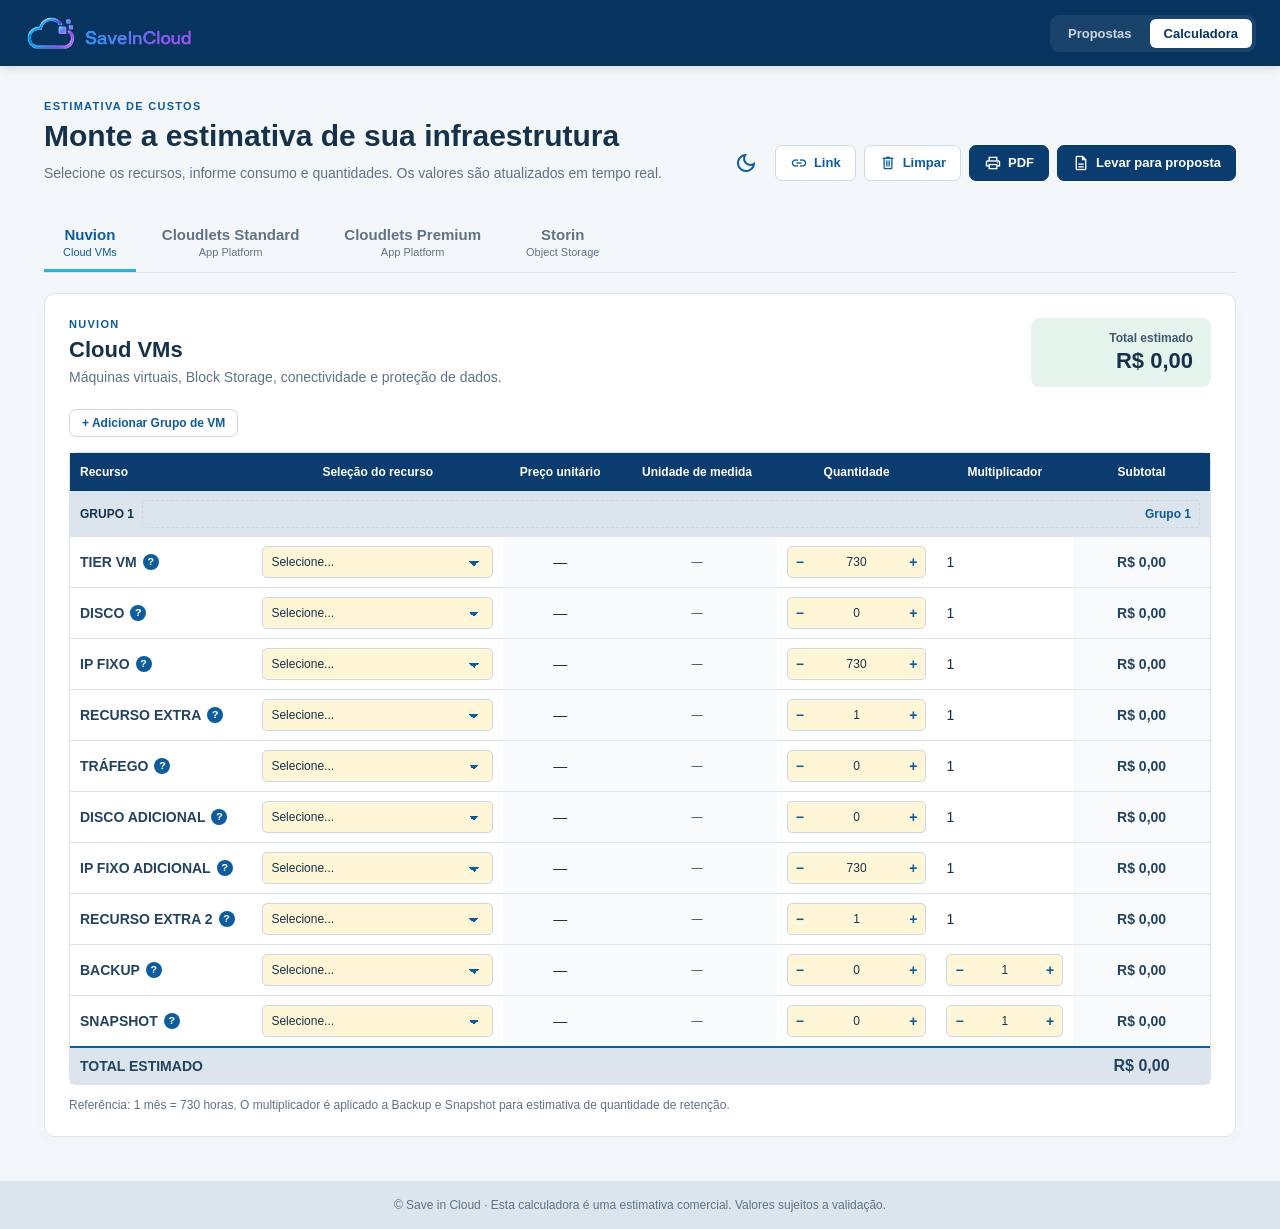
==== calculadora/index.html @ 4c2dc10e "feat: calculadora avulsa em /calculadora e prazo padrão de 1 mês - /calculadora/: a calculadora orig" ====
<!doctype html>
<html lang="pt-BR">

<head>
    <meta charset="utf-8">
    <meta name="viewport" content="width=device-width, initial-scale=1">
    <meta name="description" content="Calculadora de estimativa Save in Cloud: Nuvion, Cloudlets e Storin.">
    <title>Calculadora | Save in Cloud</title>

    <link rel="stylesheet" href="css/style.css">
    <link rel="stylesheet" href="../css/nav.css">
    <link rel="stylesheet" href="https://fonts.googleapis.com/css2?family=Material+Symbols+Outlined:opsz,wght,FILL,GRAD@24,400,0,0" />
    <link rel="icon" type="image/x-icon" href="https://s3.saveincloud.com/images/favicon.ico">
</head>

<body>
    <div id="toast" class="toast">Link copiado com sucesso.</div>

    <div id="confirmModal" class="modal-overlay">
        <div class="modal-content">
            <h3>Atenção</h3>
            <p>Deseja realmente limpar todos os campos da calculadora? Esta ação não pode ser desfeita.</p>
            <div class="modal-actions">
                <button id="cancelResetBtn" class="button secondary">Cancelar</button>
                <button id="confirmResetBtn" class="button danger">Sim, limpar</button>
            </div>
        </div>
    </div>


    <header class="topbar">
        <div class="brand"><img src="../assets/logo.png" alt="Save in Cloud" class="logo-img"></div>
        <nav class="topnav" aria-label="Navegação">
            <a href="../" class="topnav-link">Propostas</a>
            <a href="./" class="topnav-link active" aria-current="page">Calculadora</a>
        </nav>
    </header>

    <main class="container">
        <section class="intro">
            <div>
                <p class="eyebrow">ESTIMATIVA DE CUSTOS</p>
                <h1>Monte a estimativa de sua infraestrutura</h1>
                <p>Selecione os recursos, informe consumo e quantidades. Os valores são atualizados em tempo real.</p>
            </div>

            <div class="actions no-print">
                <button id="themeToggle" class="icon-btn" type="button" title="Alternar Tema">
                    <span class="material-symbols-outlined" id="themeIcon">dark_mode</span>
                </button>
                <button id="shareLinkBtn" class="button secondary" type="button">
                    <span class="material-symbols-outlined">link</span> Link
                </button>
                <button id="resetAll" class="button secondary" type="button">
                    <span class="material-symbols-outlined">delete</span> Limpar
                </button>
                <button id="printBtn" class="button" type="button">
                    <span class="material-symbols-outlined">print</span> PDF
                </button>
                <button id="toProposalBtn" class="button" type="button" title="Abre o gerador de propostas com esta estimativa">
                    <span class="material-symbols-outlined">description</span> Levar para proposta
                </button>
            </div>
        </section>

        <nav class="tabs no-print" aria-label="Plataformas">
            <button class="tab active" data-target="nuvion">Nuvion <span>Cloud VMs</span></button>
            <button class="tab" data-target="cloudlets-standard">Cloudlets Standard <span>App Platform</span></button>
            <button class="tab" data-target="cloudlets-premium">Cloudlets Premium <span>App Platform</span></button>
            <button class="tab" data-target="storin">Storin <span>Object Storage</span></button>
        </nav>

        <section id="nuvion" class="panel active" aria-label="Calculadora Nuvion">
            <div class="panel-head">
                <div>
                    <p class="eyebrow">NUVION</p>
                    <h2>Cloud VMs</h2>
                    <p>Máquinas virtuais, Block Storage, conectividade e proteção de dados.</p>
                </div>
                <div class="total-card" id="nuvion-total-card"><span>Total estimado</span><strong id="nuvion-total">R$ 0,00</strong></div>
            </div>

            <button id="addVmBtn" class="button secondary no-print" type="button" style="margin-bottom: 15px; font-size: 12px; padding: 6px 12px;">+ Adicionar Grupo de VM</button>

            <div class="table-wrap">
                <table>
                    <thead>
                        <tr>
                            <th>Recurso</th>
                            <th>Seleção do recurso</th>
                            <th>Preço unitário</th>
                            <th>Unidade de medida</th>
                            <th>Quantidade</th>
                            <th>Multiplicador</th>
                            <th>Subtotal</th>
                        </tr>
                    </thead>
                    <tbody id="nuvion-body"></tbody>
                    <tfoot>
                        <tr>
                            <td colspan="6">TOTAL ESTIMADO</td>
                            <td id="nuvion-footer">R$ 0,00</td>
                        </tr>
                    </tfoot>
                </table>
            </div>

            <p class="hint">Referência: 1 mês = 730 horas. O multiplicador é aplicado a Backup e Snapshot para estimativa de quantidade de retenção.</p>
        </section>

        <section id="cloudlets-standard" class="panel" aria-label="Calculadora Cloudlets Standard">
            <div class="panel-head">
                <div>
                    <p class="eyebrow">CLOUDLETS STANDARD</p>
                    <h2>App Platform</h2>
                    <p>Serviços pré-configurados em instâncias dedicadas.</p>
                </div>
                <div class="total-card" id="cloudlets-standard-total-card"><span>Total estimado</span><strong id="cloudlets-standard-total">R$ 0,00</strong></div>
            </div>
            <div id="cloudlets-standard-content"></div>
            <p class="hint">Referência: 1 mês = 730 horas.</p>
        </section>

        <section id="cloudlets-premium" class="panel" aria-label="Calculadora Cloudlets Premium">
            <div class="panel-head">
                <div>
                    <p class="eyebrow">CLOUDLETS PREMIUM</p>
                    <h2>App Platform</h2>
                    <p>Serviços pré-configurados em instâncias dedicadas.</p>
                </div>
                <div class="total-card" id="cloudlets-premium-total-card"><span>Total estimado</span><strong id="cloudlets-premium-total">R$ 0,00</strong></div>
            </div>
            <div id="cloudlets-premium-content"></div>
            <p class="hint">Referência: 1 mês = 730 horas.</p>
        </section>

        <section id="storin" class="panel" aria-label="Calculadora Storin">
            <div class="panel-head">
                <div>
                    <p class="eyebrow">STORIN</p>
                    <h2>Object Storage (S3)</h2>
                    <p>Estimativa de armazenamento, tráfego e requisições.</p>
                </div>
                <div class="total-card" id="storin-total-card"><span>Total estimado</span><strong id="storin-total">R$ 0,00</strong></div>
            </div>
            <div class="table-wrap">
                <table>
                    <thead>
                        <tr>
                            <th>Recurso</th>
                            <th>Seleção do recurso</th>
                            <th>Preço unitário</th>
                            <th>Unidade de medida</th>
                            <th>Quantidade</th>
                            <th>Subtotal</th>
                        </tr>
                    </thead>
                    <tbody id="storin-body"></tbody>
                    <tfoot>
                        <tr>
                            <td colspan="5">TOTAL STORIN</td>
                            <td id="storin-footer">R$ 0,00</td>
                        </tr>
                    </tfoot>
                </table>
            </div>
            <div class="notes">
                <strong>Notas de uso</strong>
                <ul>
                    <li>Armazenamento: informe os GB usados no mês conforme a faixa selecionada.</li>
                    <li>Tráfego de saída: informe os GB excedentes, conforme sua regra comercial.</li>
                    <li>GET e PUT: informe a quantidade em blocos de 1.000 requisições acima das franquias indicadas.</li>
                </ul>
            </div>
        </section>
    </main>

    <footer>© Save in Cloud · Esta calculadora é uma estimativa comercial. Valores sujeitos a validação.</footer>
    <!-- preços compartilhados com o gerador de propostas -->
    <script src="../js/data.js"></script>
    <script src="js/app.js"></script>
    <script>
        // Abre o gerador com a estimativa atual, no mesmo formato "?q=" do botão Link.
        document.getElementById('toProposalBtn').addEventListener('click', () => {
            let saved = '{}';
            try { saved = localStorage.getItem('saveincloud-calculadora-v2') || '{}'; } catch (e) { /* sem storage */ }
            let q;
            try { q = btoa(saved); } catch (e) { q = btoa(unescape(encodeURIComponent(saved))); }
            window.location.href = '../?q=' + encodeURIComponent(q);
        });
    </script>
</body>

</html>
---- calculadora/css/style.css ----
/* ARQUIVO PRINCIPAL - Importa todos os módulos */

@import url('themes.css');
@import url('layout.css');
@import url('components.css');
@import url('print.css');
---- css/nav.css ----
/* Menu do topo, compartilhado entre o gerador de propostas (/) e a calculadora (/calculadora/). */
.topnav {
    display: flex;
    gap: 4px;
    padding: 4px;
    border-radius: 9px;
    background: rgba(255, 255, 255, 0.08);
}

.topnav-link {
    padding: 7px 14px;
    border-radius: 6px;
    color: rgba(255, 255, 255, 0.78);
    font-size: 13px;
    font-weight: 700;
    text-decoration: none;
    white-space: nowrap;
    transition: background 0.2s, color 0.2s;
}

.topnav-link:hover {
    color: #fff;
    background: rgba(255, 255, 255, 0.12);
}

.topnav-link.active {
    color: #07335f;
    background: #fff;
}

@media (max-width: 680px) {
    .topnav-link {
        padding: 6px 10px;
        font-size: 12px;
    }
}
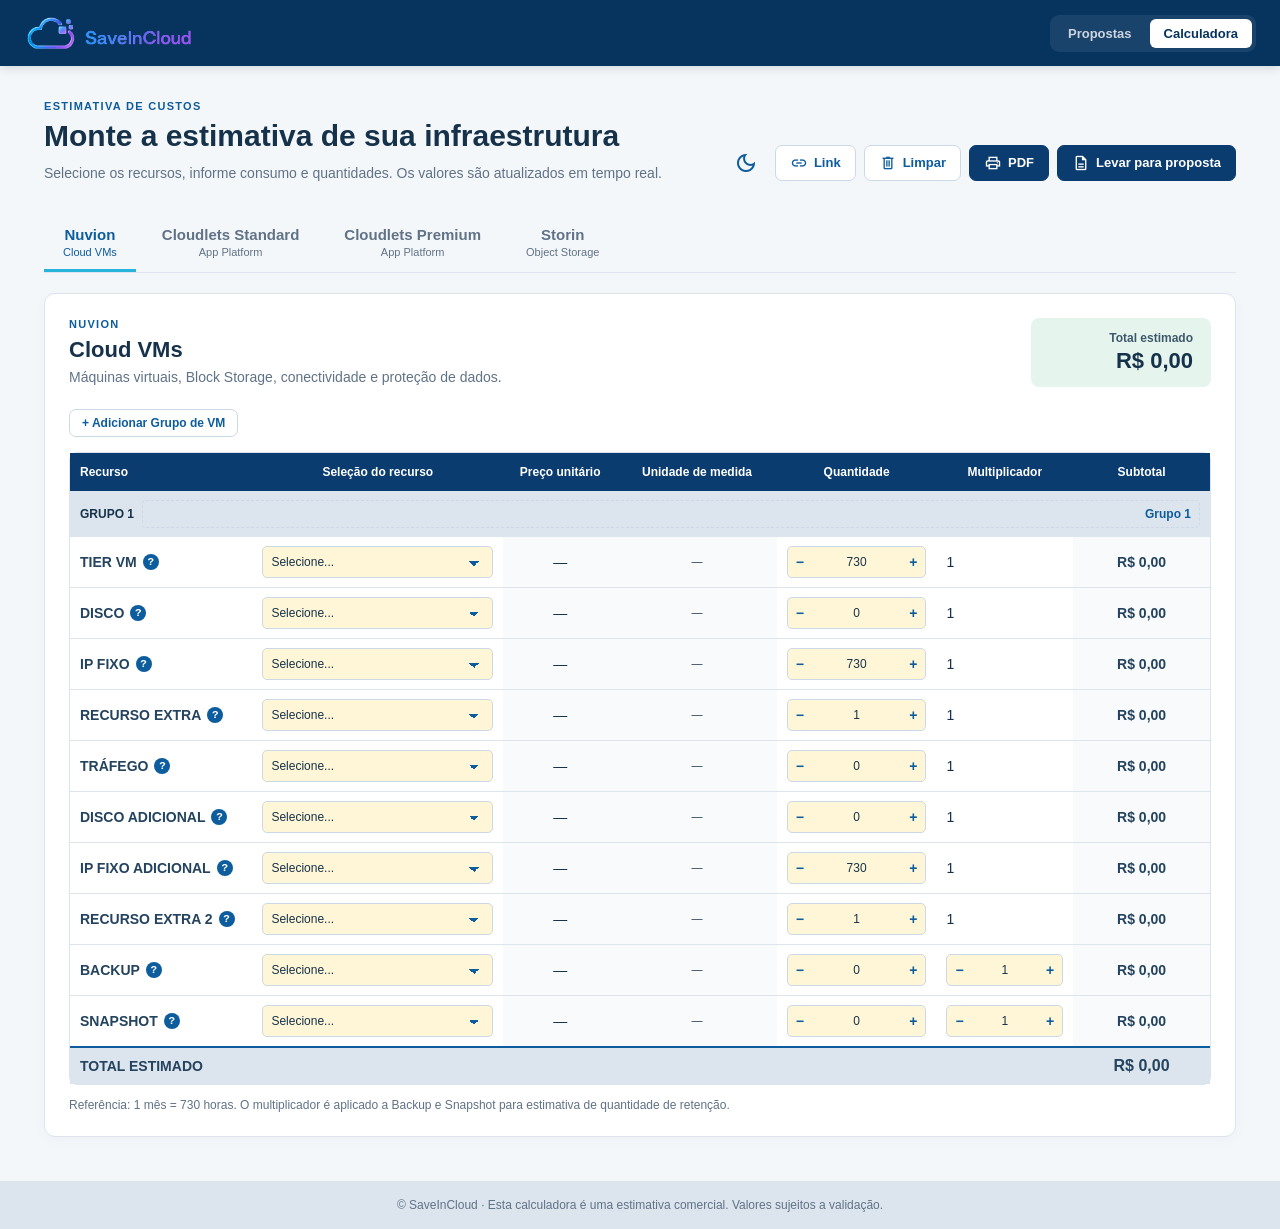
==== commit 2efec6a3: "feat: links e marca-texto no editor; grafia "SaveInCloud" - Editor: botão "Link" (e Ctrl+K) transfor" ====
--- a/calculadora/index.html
+++ b/calculadora/index.html
@@ -4,8 +4,8 @@
 <head>
     <meta charset="utf-8">
     <meta name="viewport" content="width=device-width, initial-scale=1">
-    <meta name="description" content="Calculadora de estimativa Save in Cloud: Nuvion, Cloudlets e Storin.">
-    <title>Calculadora | Save in Cloud</title>
+    <meta name="description" content="Calculadora de estimativa SaveInCloud: Nuvion, Cloudlets e Storin.">
+    <title>Calculadora | SaveInCloud</title>
 
     <link rel="stylesheet" href="css/style.css">
     <link rel="stylesheet" href="../css/nav.css">
@@ -29,7 +29,7 @@
 
 
     <header class="topbar">
-        <div class="brand"><img src="../assets/logo.png" alt="Save in Cloud" class="logo-img"></div>
+        <div class="brand"><img src="../assets/logo.png" alt="SaveInCloud" class="logo-img"></div>
         <nav class="topnav" aria-label="Navegação">
             <a href="../" class="topnav-link">Propostas</a>
             <a href="./" class="topnav-link active" aria-current="page">Calculadora</a>
@@ -175,7 +175,7 @@
         </section>
     </main>
 
-    <footer>© Save in Cloud · Esta calculadora é uma estimativa comercial. Valores sujeitos a validação.</footer>
+    <footer>© SaveInCloud · Esta calculadora é uma estimativa comercial. Valores sujeitos a validação.</footer>
     <!-- preços compartilhados com o gerador de propostas -->
     <script src="../js/data.js"></script>
     <script src="js/app.js"></script>
